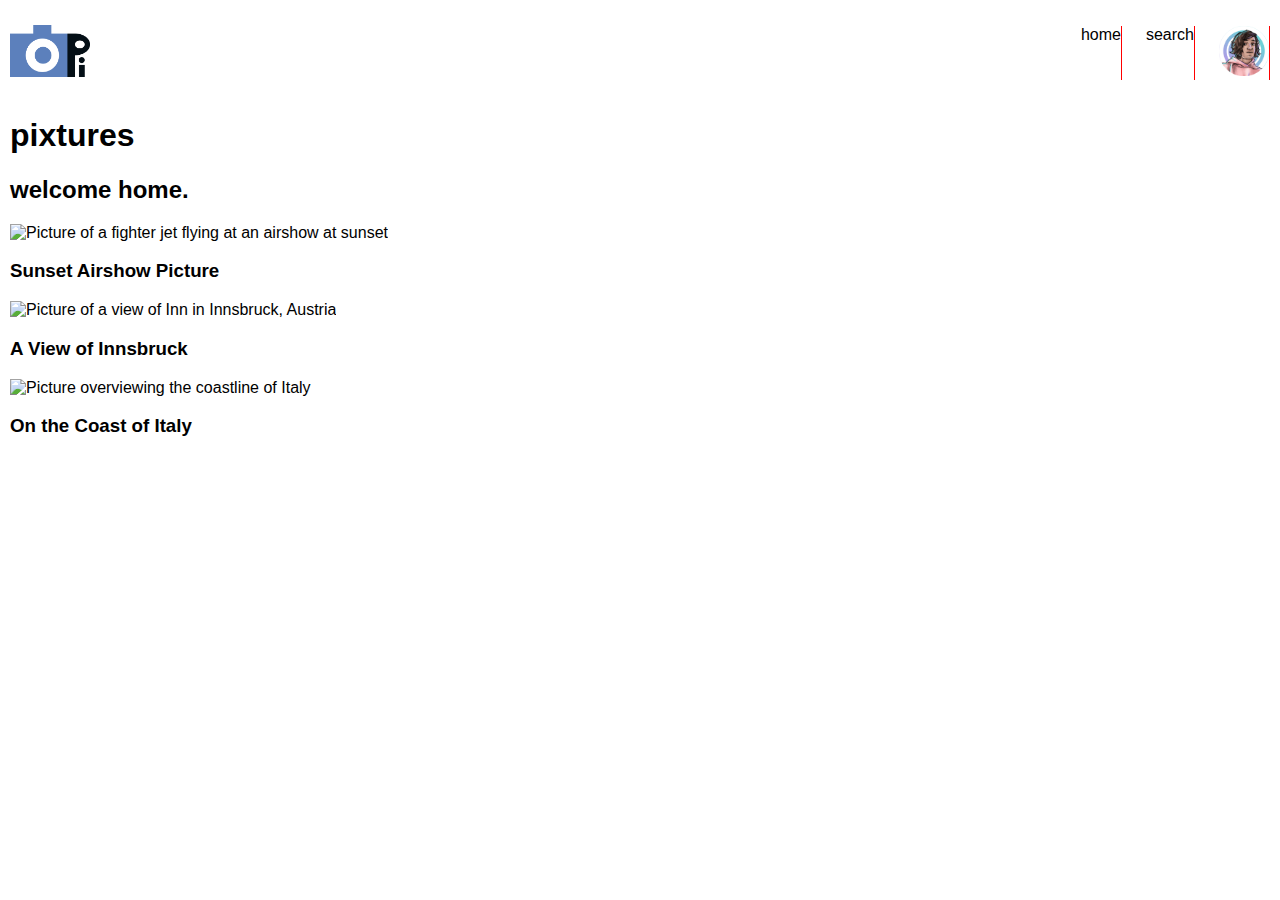
==== index.html @ 325d3a08 "Initial style added, images put into repo" ====
<!DOCTYPE html>
<html lang="en">
<head>
    <meta charset="UTF-8">
    <meta name="viewport" content="width=device-width, initial-scale=1.0">
    <title>Pixtures</title>
    <link rel="stylesheet" href="style.css">
</head>
<body>
    <header>
        <a href="index.html"><img src="images/pixtures_light_logo.png" alt="Pixtures logo in light mode" class="header_img" id="main_logo"></a>
        <nav>
            <ul>
                <li>home</li>
                <li>search</li>
                <li><img src="images/brendan_portrait_circular_pixtures.png" alt="" class="header_img"></li>
            </ul>
        </nav>
    </header>
    <section>
        <h1>pixtures</h1>
        <h2>welcome home.</h2>
    </section>
    <section>
        <img src="images/IMG_6849.jpg" alt="Picture of a fighter jet flying at an airshow at sunset" class="home_screen_post_img">
        <h3>Sunset Airshow Picture</h3>
    </section>
    <section>
        <img src="images/IMG_6666.jpg" alt="Picture of a view of Inn in Innsbruck, Austria" class="home_screen_post_img">
        <h3>A View of Innsbruck</h3>
    </section>
    <section>
        <img src="images/IMG_6189.jpg" alt="Picture overviewing the coastline of Italy" class="home_screen_post_img">
        <h3>On the Coast of Italy</h3>
    </section>
</body>
</html>
---- style.css ----
body {
    font-family: Helvetica, sans-serif;
    margin: 10px;
}

header {
    display: flex;
    justify-content: space-between;
    align-items: center;
}

nav ul {
    display: flex;
    gap: 1.5rem;
    justify-content: center;
    text-align: center;
}

nav ul li {
    list-style-type: none;
    border-right: 1px solid red;
    text-align: center;
    flex: 1;
}

.header_img {
    width: 50px;
}

#main_logo {
    width: 80px;
}
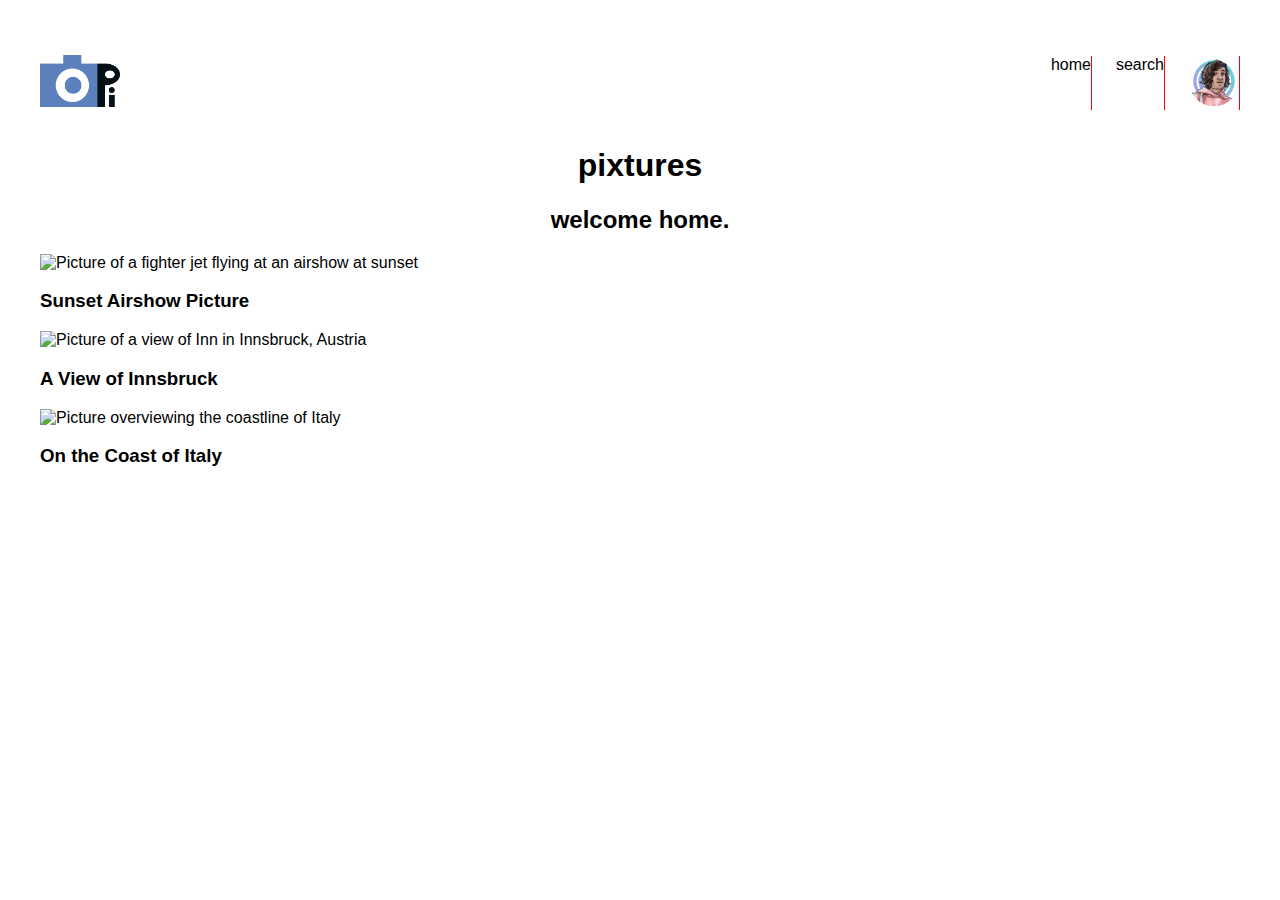
==== commit 67ffc485: "More style, image style, working on header" ====
--- a/index.html
+++ b/index.html
@@ -21,15 +21,15 @@
         <h1>pixtures</h1>
         <h2>welcome home.</h2>
     </section>
-    <section>
+    <section class="home_post">
         <img src="images/IMG_6849.jpg" alt="Picture of a fighter jet flying at an airshow at sunset" class="home_screen_post_img">
         <h3>Sunset Airshow Picture</h3>
     </section>
-    <section>
+    <section class="home_post">
         <img src="images/IMG_6666.jpg" alt="Picture of a view of Inn in Innsbruck, Austria" class="home_screen_post_img">
         <h3>A View of Innsbruck</h3>
     </section>
-    <section>
+    <section class="home_post">
         <img src="images/IMG_6189.jpg" alt="Picture overviewing the coastline of Italy" class="home_screen_post_img">
         <h3>On the Coast of Italy</h3>
     </section>
--- a/style.css
+++ b/style.css
@@ -1,6 +1,7 @@
 body {
     font-family: Helvetica, sans-serif;
-    margin: 10px;
+    margin: 20px;
+    padding: 20px;
 }
 
 header {
@@ -19,6 +20,7 @@
 nav ul li {
     list-style-type: none;
     border-right: 1px solid red;
+    justify-content: center;
     text-align: center;
     flex: 1;
 }
@@ -29,4 +31,19 @@
 
 #main_logo {
     width: 80px;
+}
+
+h1 {
+    text-align: center;
+}
+
+h2 {
+    text-align: center;
+}
+
+.home_screen_post_img {
+    display: block;
+    margin: auto;
+    max-width: 100%;
+    max-height: 100%;
 }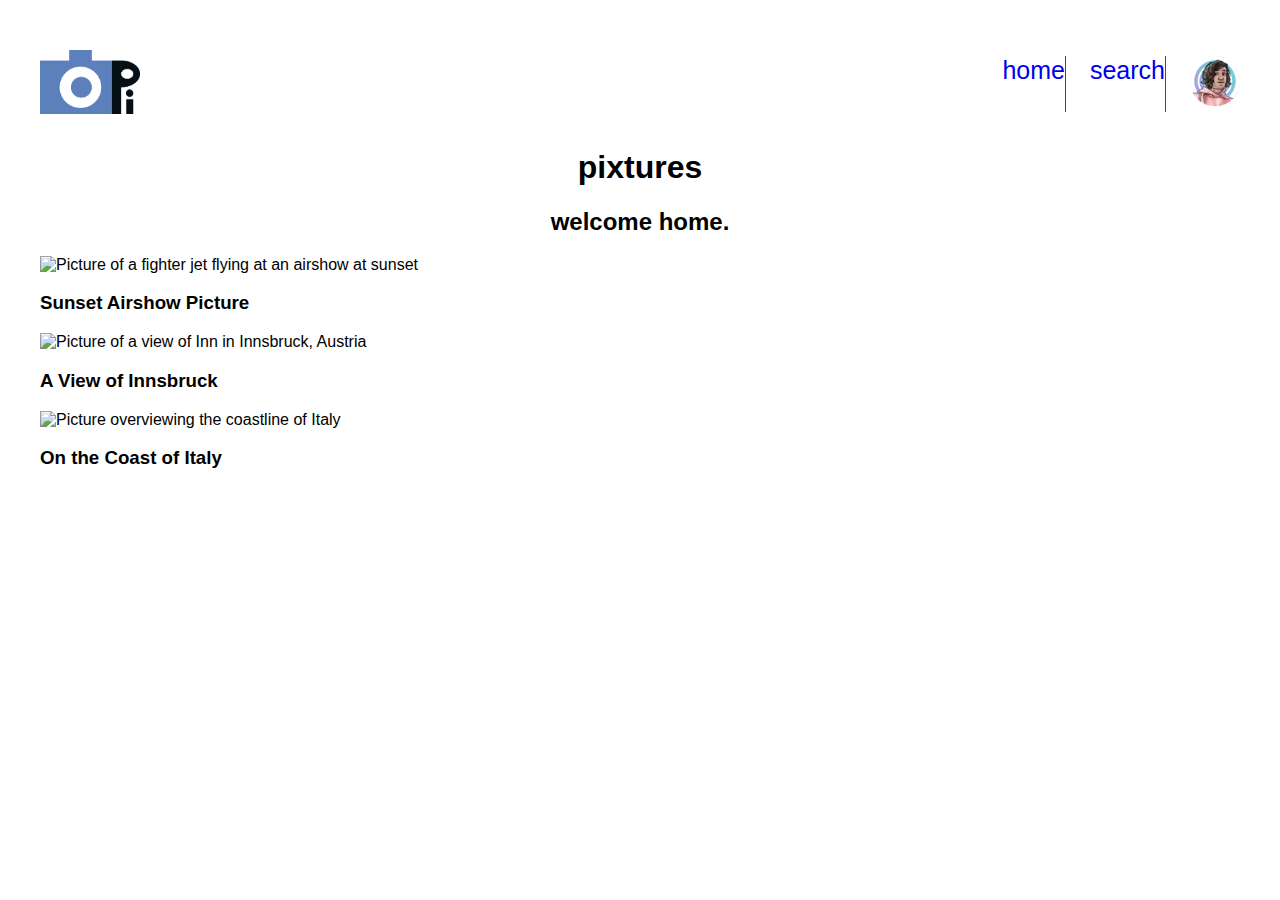
==== commit ade7f524: "added navbar to all pages, added some header css" ====
--- a/index.html
+++ b/index.html
@@ -10,10 +10,10 @@
     <header>
         <a href="index.html"><img src="images/pixtures_light_logo.png" alt="Pixtures logo in light mode" class="header_img" id="main_logo"></a>
         <nav>
-            <ul>
-                <li>home</li>
-                <li>search</li>
-                <li><img src="images/brendan_portrait_circular_pixtures.png" alt="" class="header_img"></li>
+            <ul class="navbar">
+                <li class="navbaritem"><a href="/index.html">home</a></li>
+                <li class="navbaritem"><a href="/search.html">search</a></li>
+                <li id="pfp" class="navbaritem"><a href="/userprofile.html"><img src="images/brendan_portrait_circular_pixtures.png" alt="" class="header_img"></a></li>
             </ul>
         </nav>
     </header>
--- a/style.css
+++ b/style.css
@@ -23,6 +23,11 @@
     justify-content: center;
     text-align: center;
     flex: 1;
+    font-size: 25px;
+}
+
+nav ul li a {
+    text-decoration: none;
 }
 
 .header_img {
@@ -30,7 +35,11 @@
 }
 
 #main_logo {
-    width: 80px;
+    width: 100px;
+}
+
+#pfp {
+    border-right: none;
 }
 
 h1 {
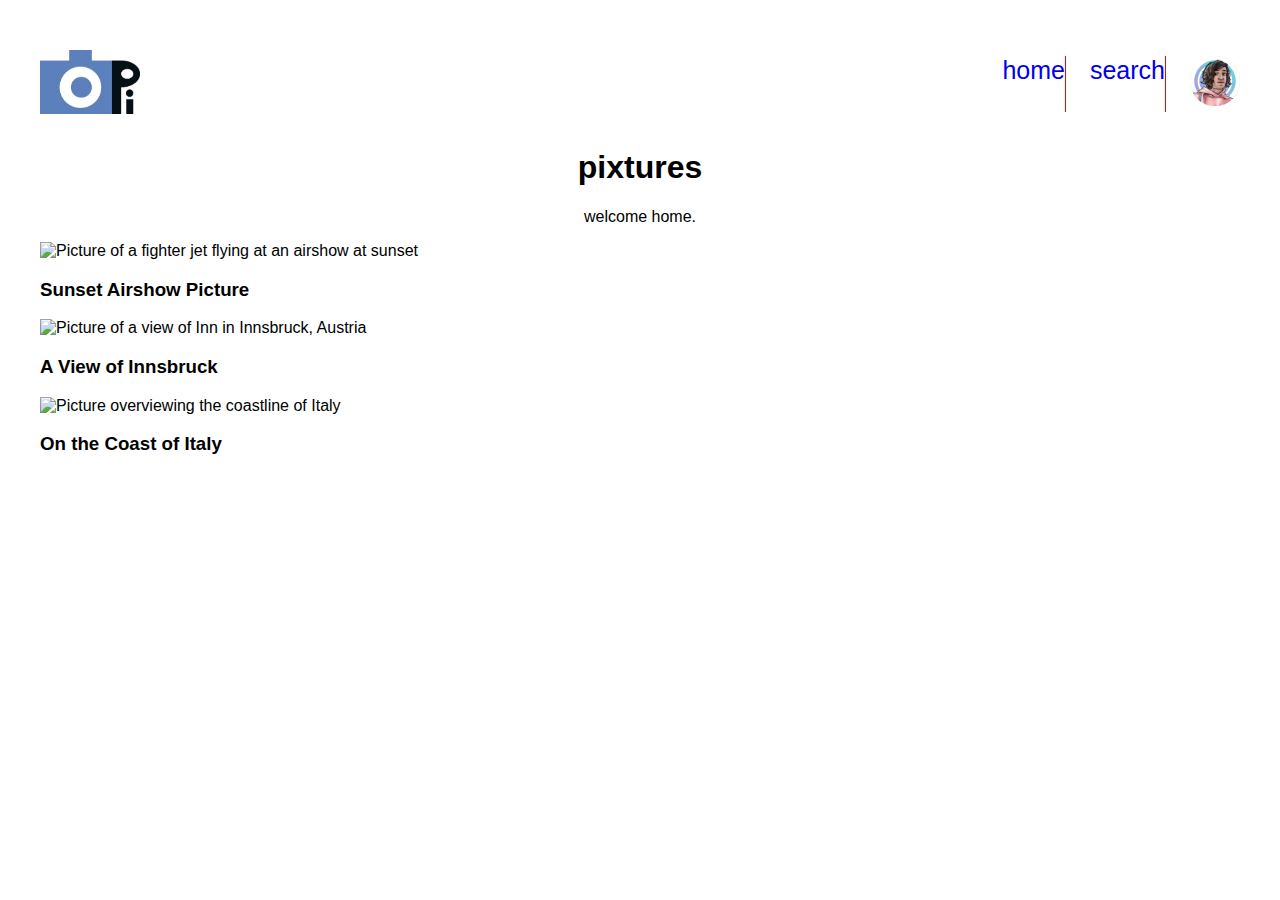
==== commit 9068db4a: "changed welcome home" ====
--- a/index.html
+++ b/index.html
@@ -19,7 +19,7 @@
     </header>
     <section>
         <h1>pixtures</h1>
-        <h2>welcome home.</h2>
+        <p id="welcome_home">welcome home.</p>
     </section>
     <section class="home_post">
         <img src="images/IMG_6849.jpg" alt="Picture of a fighter jet flying at an airshow at sunset" class="home_screen_post_img">
--- a/style.css
+++ b/style.css
@@ -46,7 +46,7 @@
     text-align: center;
 }
 
-h2 {
+#welcome_home {
     text-align: center;
 }
 
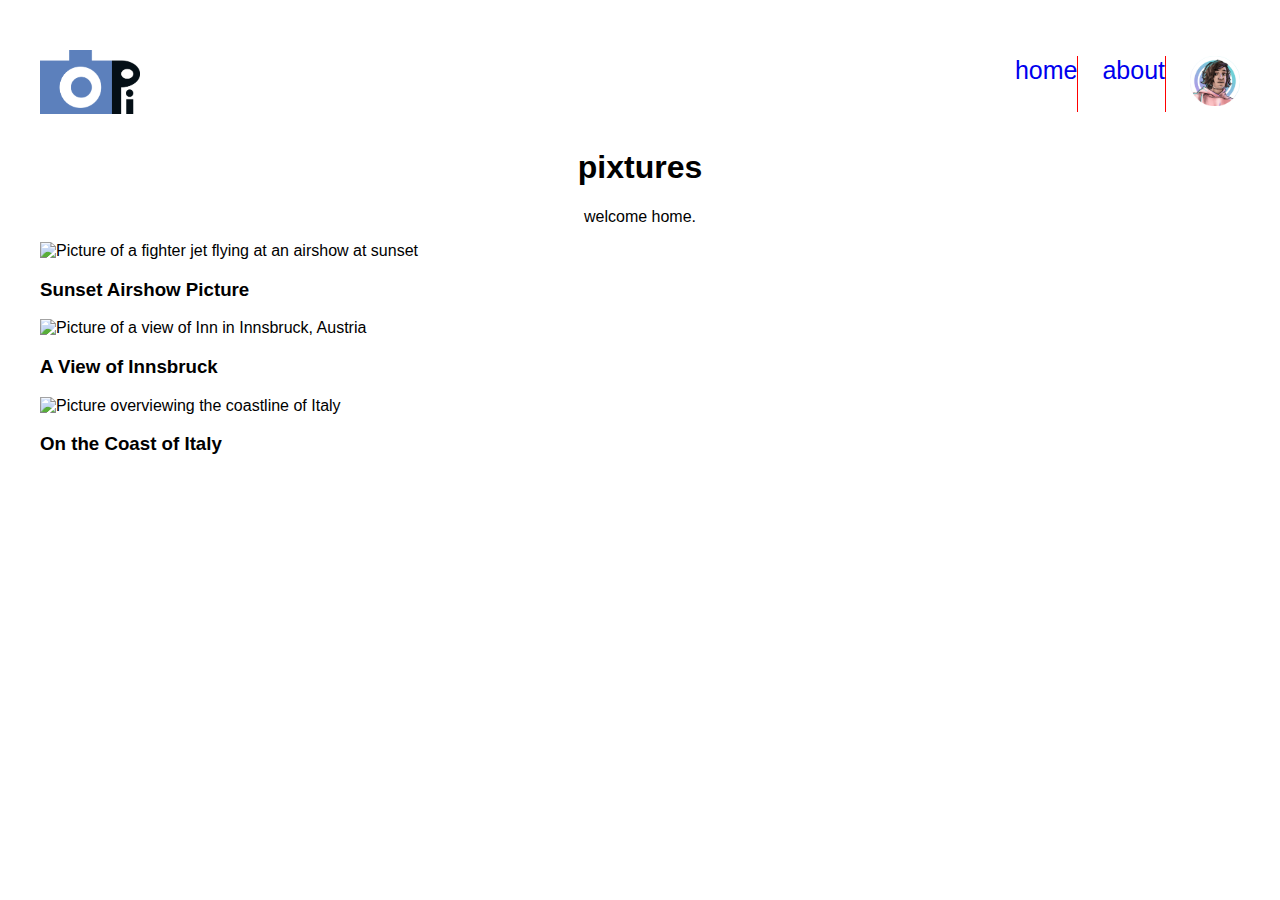
==== commit 81176fb3: "i honestly don't know what i did tbh" ====
--- a/index.html
+++ b/index.html
@@ -12,7 +12,7 @@
         <nav>
             <ul class="navbar">
                 <li class="navbaritem"><a href="/index.html">home</a></li>
-                <li class="navbaritem"><a href="/search.html">search</a></li>
+                <li class="navbaritem"><a href="/about.html">about</a></li>
                 <li id="pfp" class="navbaritem"><a href="/userprofile.html"><img src="images/brendan_portrait_circular_pixtures.png" alt="" class="header_img"></a></li>
             </ul>
         </nav>
--- a/style.css
+++ b/style.css
@@ -14,15 +14,13 @@
     display: flex;
     gap: 1.5rem;
     justify-content: center;
-    text-align: center;
 }
 
 nav ul li {
+    justify-content: center;
+    text-align: center;
     list-style-type: none;
     border-right: 1px solid red;
-    justify-content: center;
-    text-align: center;
-    flex: 1;
     font-size: 25px;
 }
 
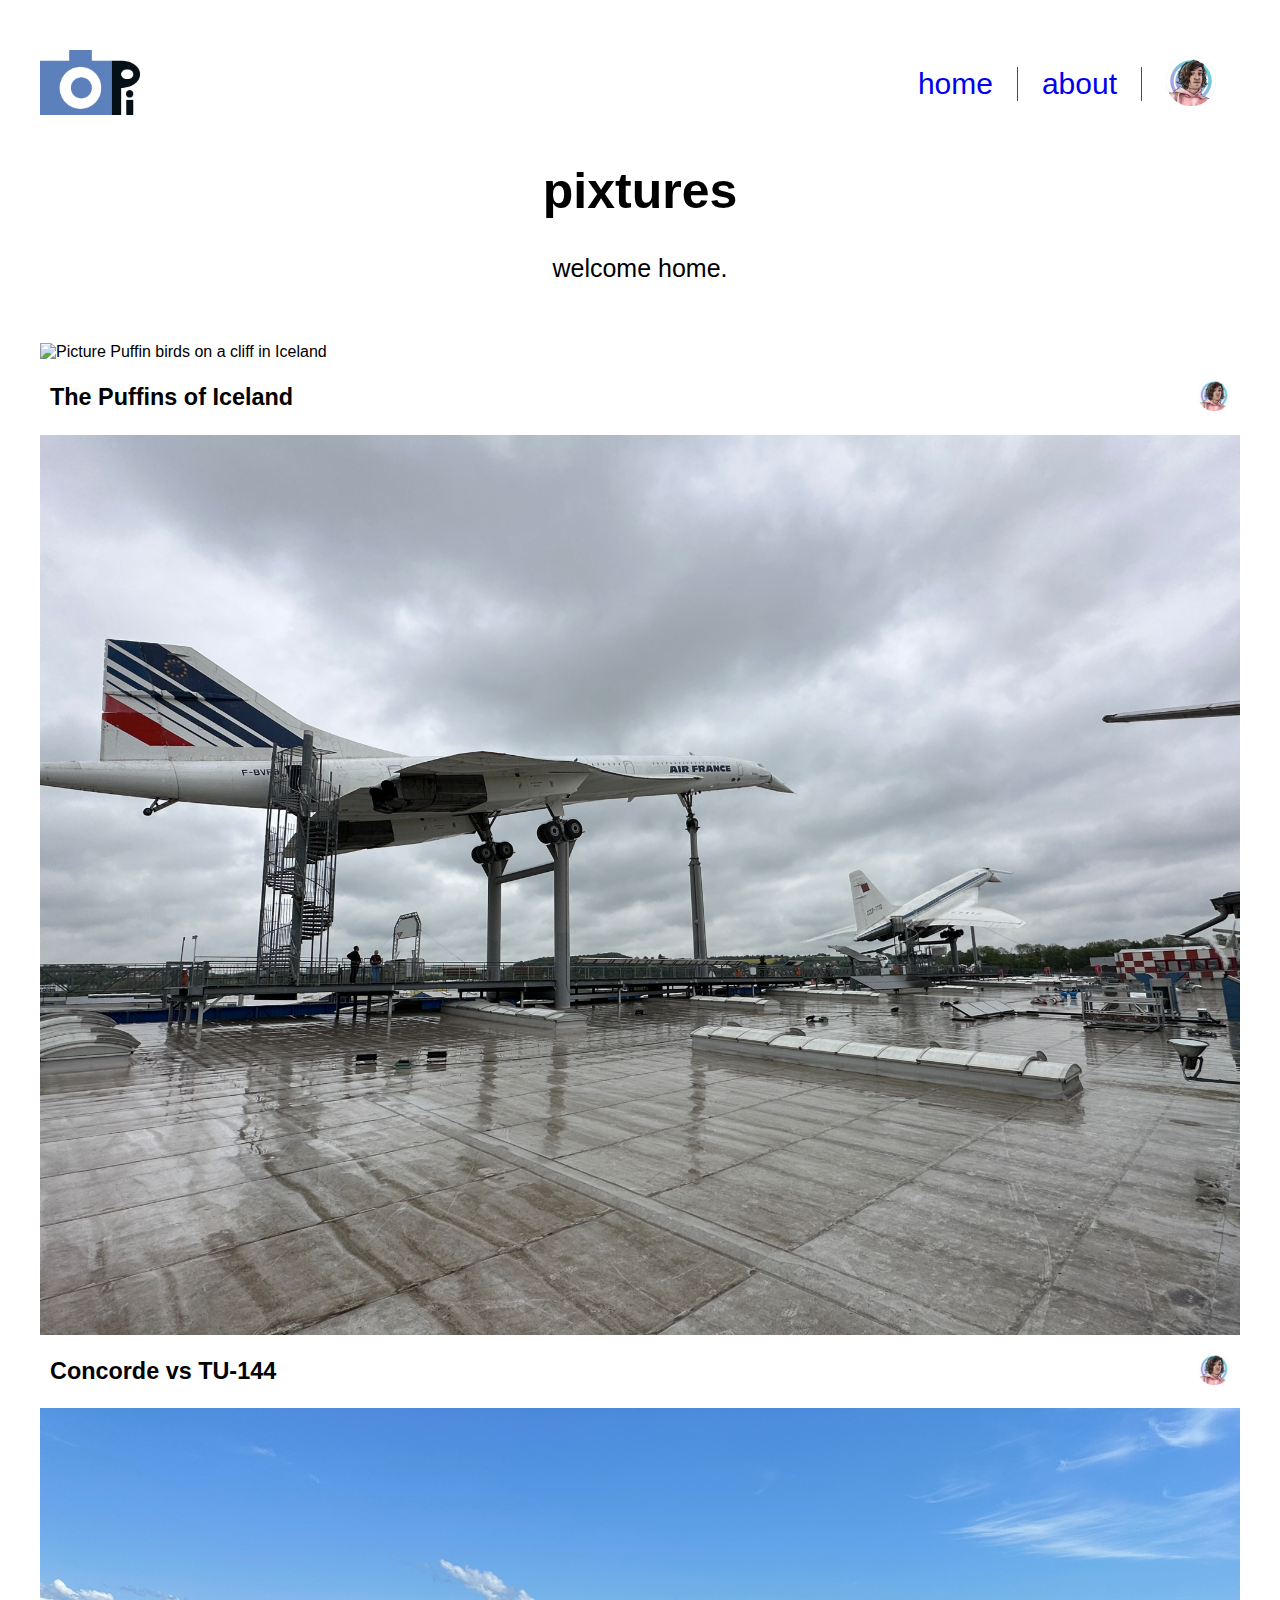
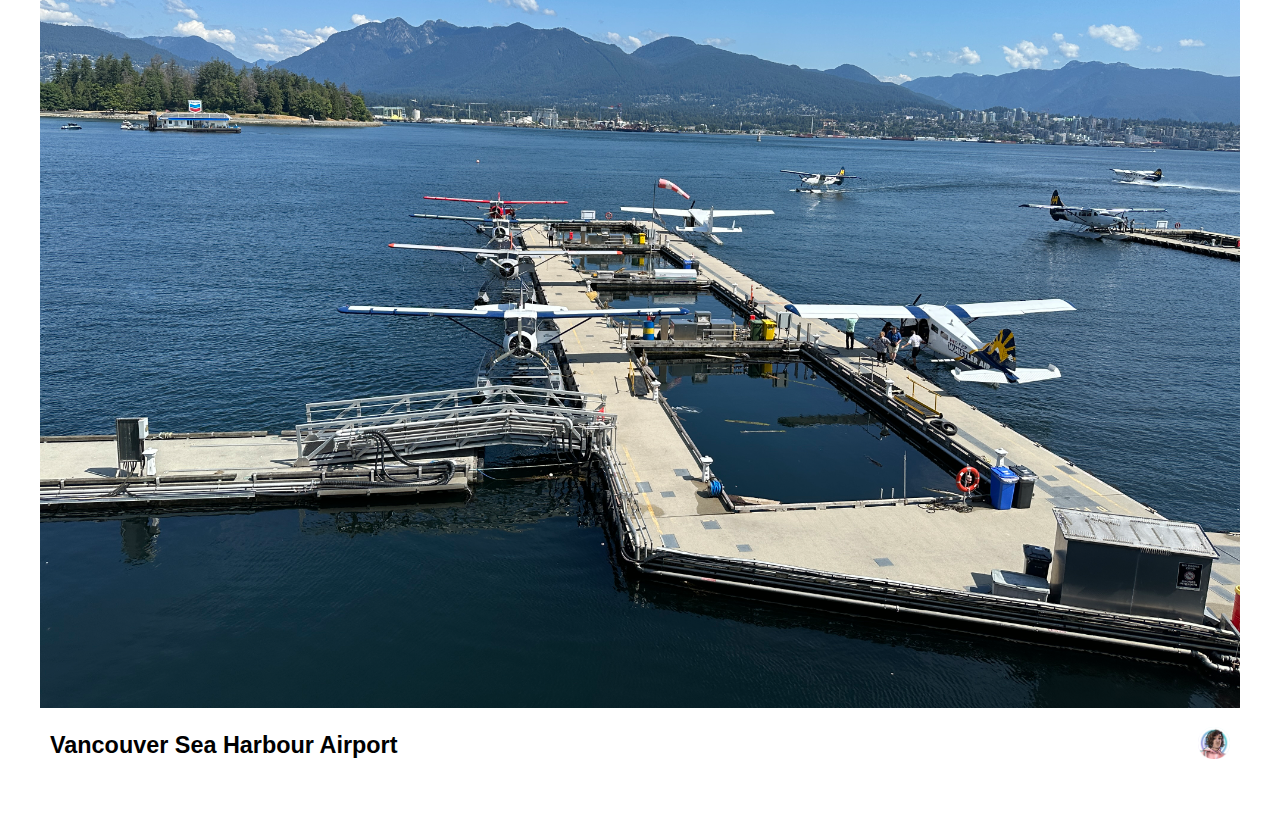
==== commit 746e425b: "Revised posts and started post design" ====
--- a/index.html
+++ b/index.html
@@ -17,21 +17,30 @@
             </ul>
         </nav>
     </header>
-    <section>
+    <section class="home_text">
         <h1>pixtures</h1>
         <p id="welcome_home">welcome home.</p>
     </section>
     <section class="home_post">
-        <img src="images/IMG_6849.jpg" alt="Picture of a fighter jet flying at an airshow at sunset" class="home_screen_post_img">
-        <h3>Sunset Airshow Picture</h3>
+        <img src="images/IMG_0556.JPG" alt="Picture Puffin birds on a cliff in Iceland" class="home_screen_post_img">
+        <div class="below_post">
+            <h3>The Puffins of Iceland</h3>
+            <a href="/userprofile.html"><img src="images/brendan_portrait_circular_pixtures.png" alt="" class="post_pfp"></a>
+        </div>
     </section>
     <section class="home_post">
-        <img src="images/IMG_6666.jpg" alt="Picture of a view of Inn in Innsbruck, Austria" class="home_screen_post_img">
-        <h3>A View of Innsbruck</h3>
+        <img src="images/IMG_7374.JPG" alt="Picture two airplanes in Germany" class="home_screen_post_img">
+        <div class="below_post">
+            <h3>Concorde vs TU-144</h3>
+            <a href="/userprofile.html"><img src="images/brendan_portrait_circular_pixtures.png" alt="" class="post_pfp"></a>
+        </div>
     </section>
     <section class="home_post">
-        <img src="images/IMG_6189.jpg" alt="Picture overviewing the coastline of Italy" class="home_screen_post_img">
-        <h3>On the Coast of Italy</h3>
+        <img src="images/IMG_8121.JPG" alt="Picture airplanes in Vancouver" class="home_screen_post_img">
+        <div class="below_post">
+            <h3>Vancouver Sea Harbour Airport</h3>
+            <a href="/userprofile.html"><img src="images/brendan_portrait_circular_pixtures.png" alt="" class="post_pfp"></a>
+        </div>
     </section>
 </body>
 </html>--- a/style.css
+++ b/style.css
@@ -12,16 +12,15 @@
 
 nav ul {
     display: flex;
-    gap: 1.5rem;
     justify-content: center;
+    align-items: center;
 }
 
 nav ul li {
-    justify-content: center;
-    text-align: center;
+    padding: 0 1.5rem;
     list-style-type: none;
     border-right: 1px solid red;
-    font-size: 25px;
+    font-size: 30px;
 }
 
 nav ul li a {
@@ -42,10 +41,28 @@
 
 h1 {
     text-align: center;
+    font-size: 50px;
 }
 
 #welcome_home {
     text-align: center;
+    font-size: 25px;
+}
+
+.home_text {
+    margin-bottom: 60px;
+}
+
+.below_post {
+    display: flex;
+    justify-content: space-between;
+    align-items: center;
+    padding: 0 10px;
+    font-size: 20px;
+}
+
+.post_pfp {
+    width: 32px;
 }
 
 .home_screen_post_img {
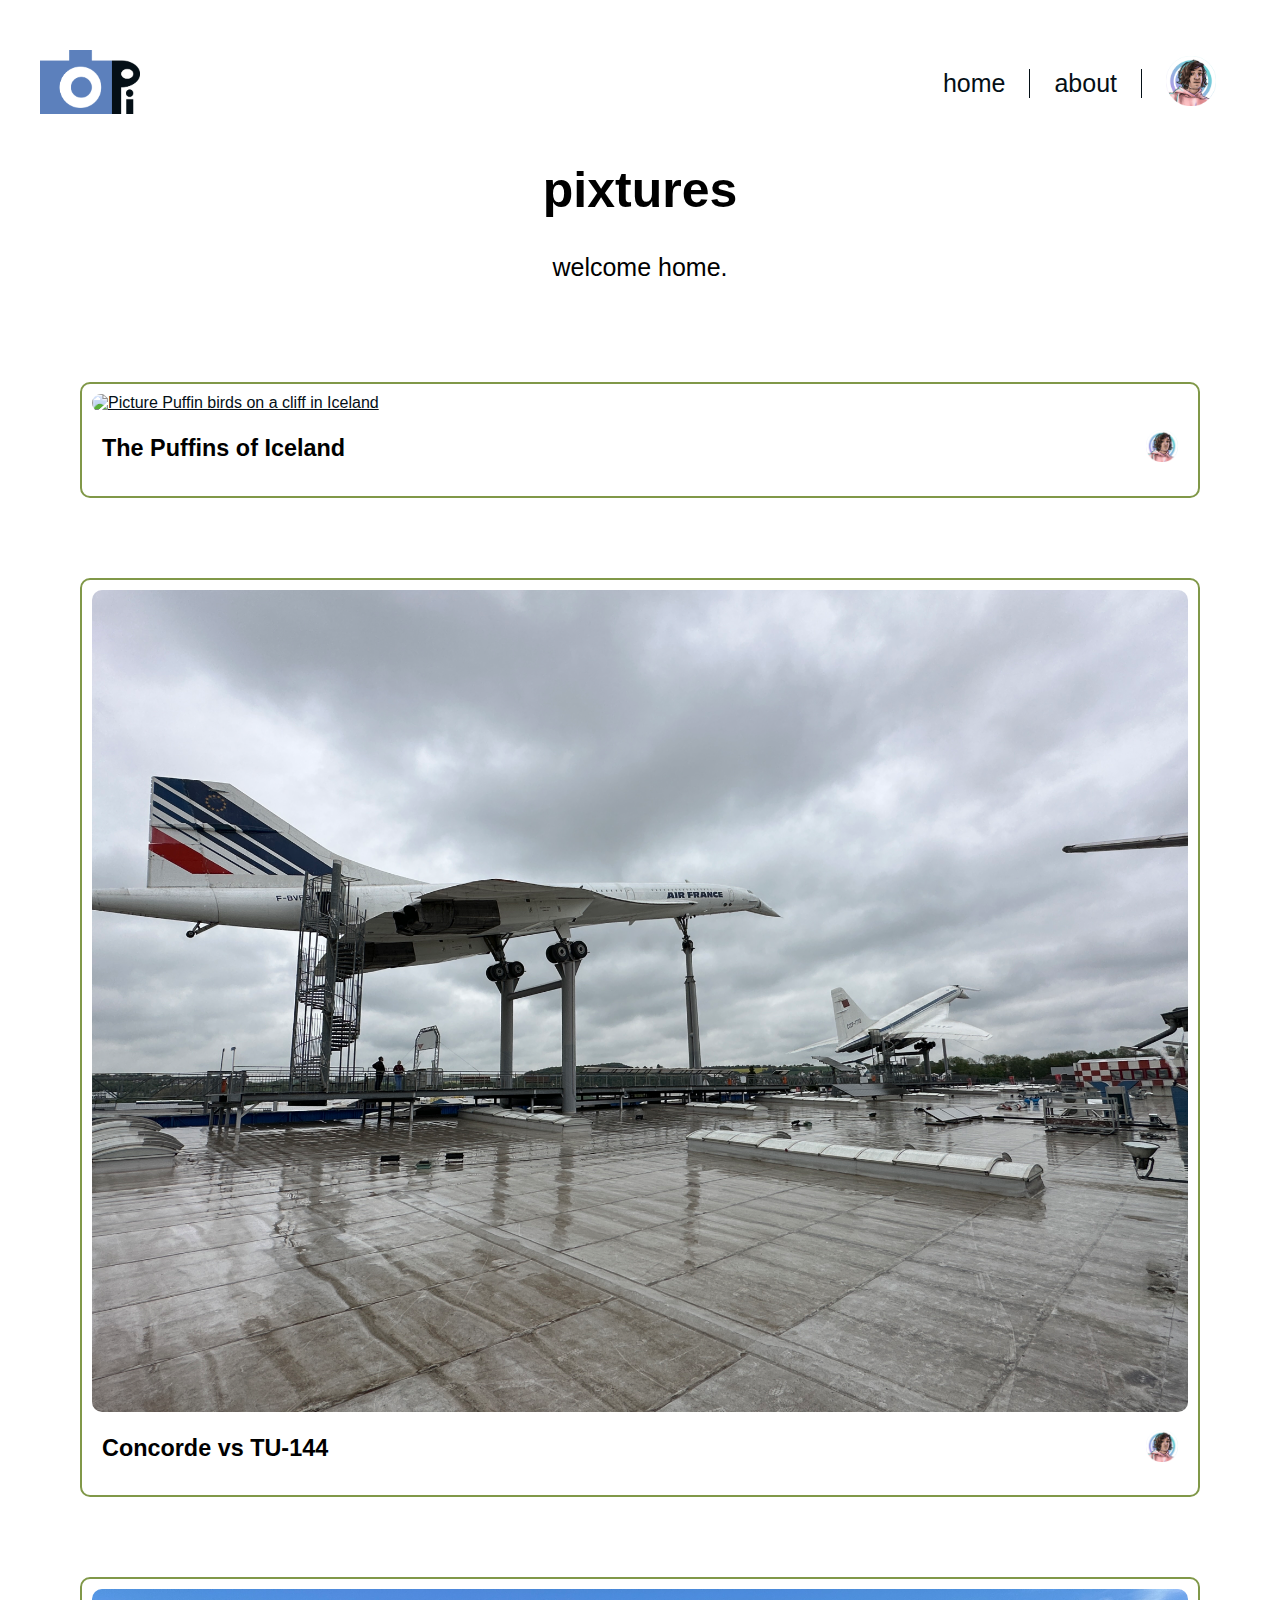
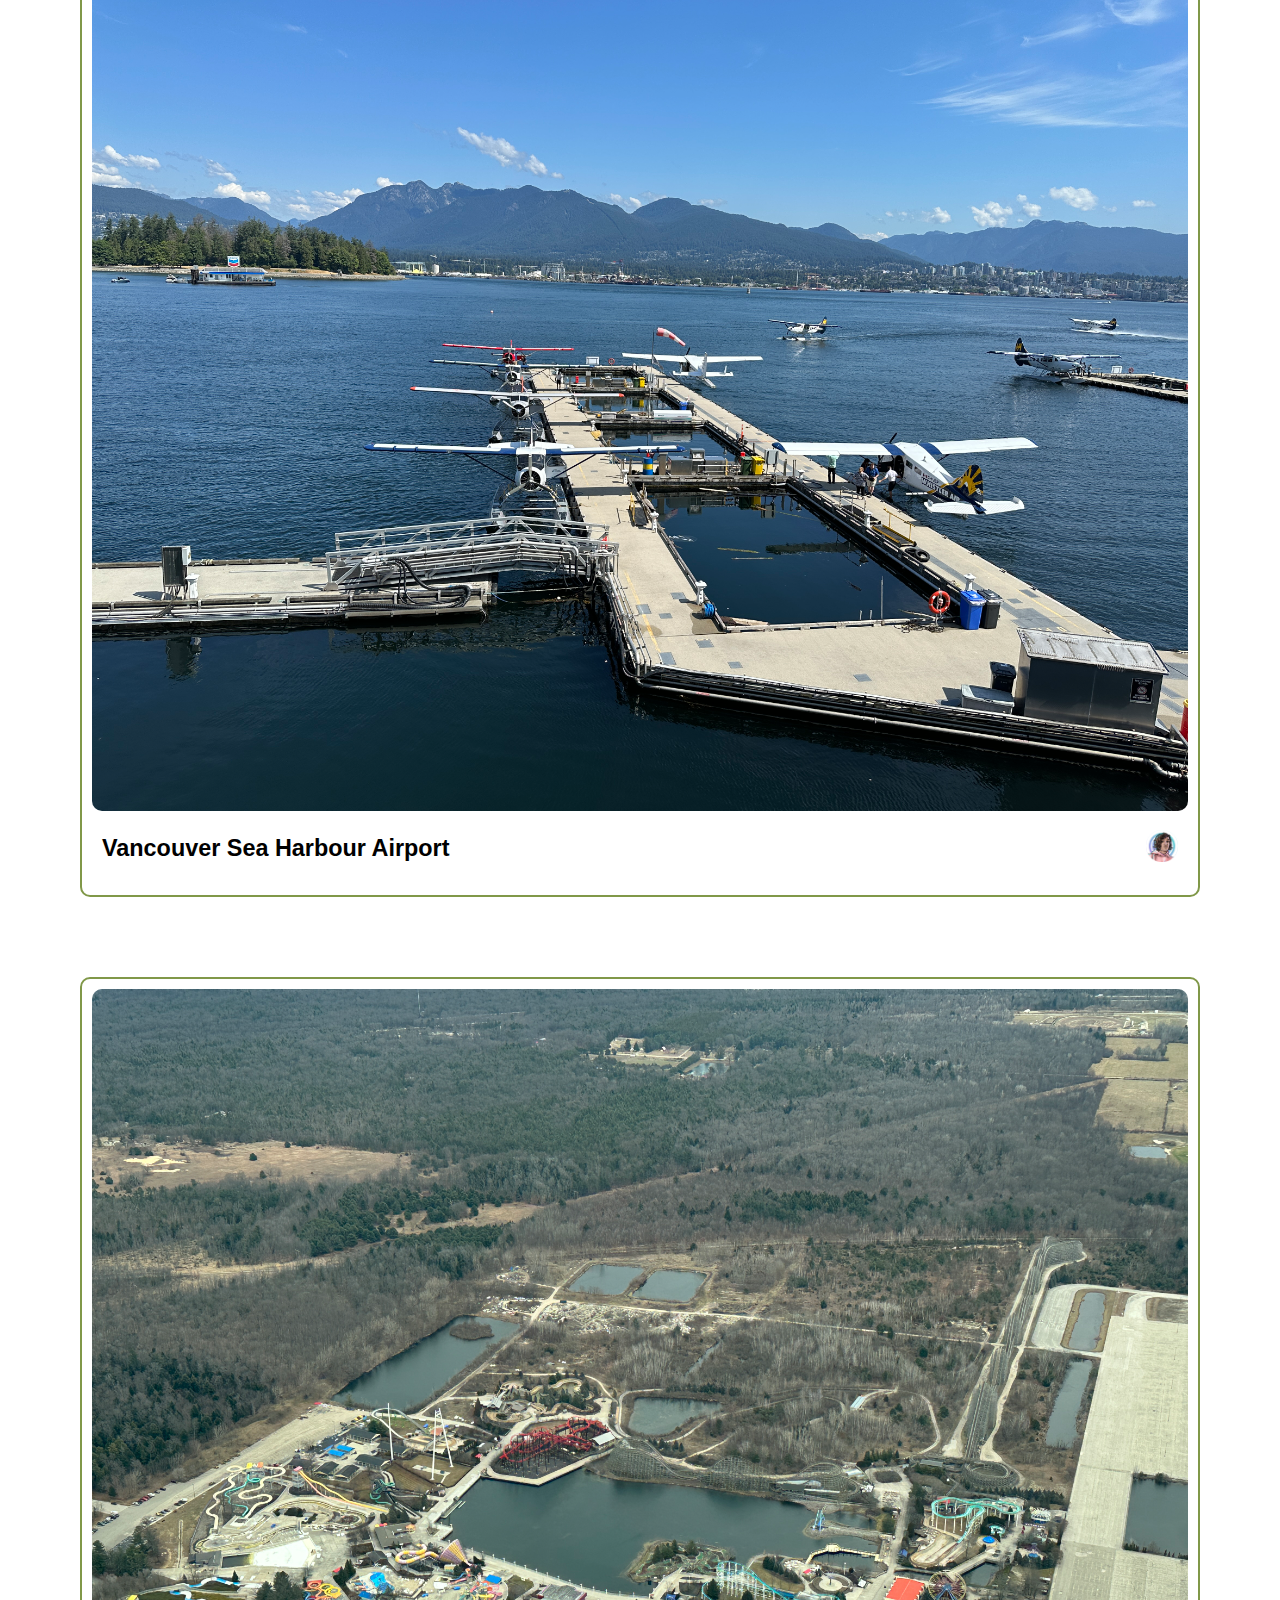
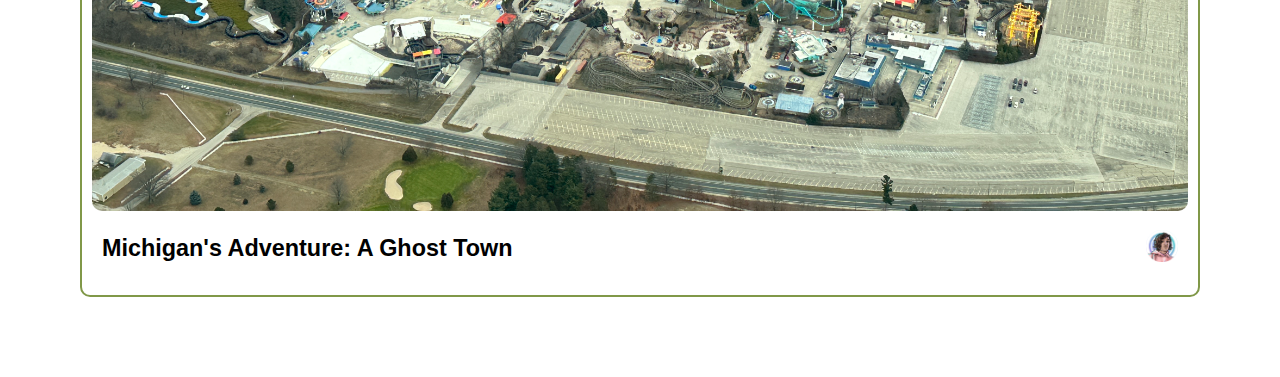
==== commit df5d747f: "adjusted pages for names of images and adjusted home screen stuff" ====
--- a/index.html
+++ b/index.html
@@ -21,26 +21,35 @@
         <h1>pixtures</h1>
         <p id="welcome_home">welcome home.</p>
     </section>
-    <section class="home_post">
-        <img src="images/IMG_0556.JPG" alt="Picture Puffin birds on a cliff in Iceland" class="home_screen_post_img">
-        <div class="below_post">
-            <h3>The Puffins of Iceland</h3>
-            <a href="/userprofile.html"><img src="images/brendan_portrait_circular_pixtures.png" alt="" class="post_pfp"></a>
-        </div>
-    </section>
-    <section class="home_post">
-        <img src="images/IMG_7374.JPG" alt="Picture two airplanes in Germany" class="home_screen_post_img">
-        <div class="below_post">
-            <h3>Concorde vs TU-144</h3>
-            <a href="/userprofile.html"><img src="images/brendan_portrait_circular_pixtures.png" alt="" class="post_pfp"></a>
-        </div>
-    </section>
-    <section class="home_post">
-        <img src="images/IMG_8121.JPG" alt="Picture airplanes in Vancouver" class="home_screen_post_img">
-        <div class="below_post">
-            <h3>Vancouver Sea Harbour Airport</h3>
-            <a href="/userprofile.html"><img src="images/brendan_portrait_circular_pixtures.png" alt="" class="post_pfp"></a>
-        </div>
-    </section>
+    <div class="home_posts">
+        <section class="home_post">
+            <a href="/the_puffins_of_iceland.html"><img src="images/IMG_0556.JPG" alt="Picture Puffin birds on a cliff in Iceland" class="home_screen_post_img"></a>
+            <div class="below_post">
+                <h3>The Puffins of Iceland</h3>
+                <a href="/userprofile.html"><img src="images/brendan_portrait_circular_pixtures.png" alt="" class="post_pfp"></a>
+            </div>
+        </section>
+        <section class="home_post">
+            <a href="/concorde_vs_tu_144.html"><img src="images/IMG_7374.JPG" alt="Picture two airplanes in Germany" class="home_screen_post_img"></a>
+            <div class="below_post">
+                <h3>Concorde vs TU-144</h3>
+                <a href="/userprofile.html"><img src="images/brendan_portrait_circular_pixtures.png" alt="" class="post_pfp"></a>
+            </div>
+        </section>
+        <section class="home_post">
+            <a href="/vancouver_sea_harbour_airport.html"><img src="images/IMG_8121.JPG" alt="Picture airplanes in Vancouver" class="home_screen_post_img"></a>
+            <div class="below_post">
+                <h3>Vancouver Sea Harbour Airport</h3>
+                <a href="/userprofile.html"><img src="images/brendan_portrait_circular_pixtures.png" alt="" class="post_pfp"></a>
+            </div>
+        </section>
+        <section class="home_post">
+            <a href=""><img src="images/IMG_8977.JPG" alt="Picture of Michigan's Adventure from above" class="home_screen_post_img"></a>
+            <div class="below_post">
+                <h3>Michigan's Adventure: A Ghost Town</h3>
+                <a href="/userprofile.html"><img src="images/brendan_portrait_circular_pixtures.png" alt="" class="post_pfp"></a>
+            </div>
+        </section>
+    </div>
 </body>
 </html>--- a/style.css
+++ b/style.css
@@ -19,8 +19,8 @@
 nav ul li {
     padding: 0 1.5rem;
     list-style-type: none;
-    border-right: 1px solid red;
-    font-size: 30px;
+    border-right: 1px solid #040f16;
+    font-size: 25px;
 }
 
 nav ul li a {
@@ -70,4 +70,39 @@
     margin: auto;
     max-width: 100%;
     max-height: 100%;
+    border-radius: 10px;
+}
+
+.home_post {
+    border: 2px solid #809848;
+    padding: 10px;
+    margin: 40px;
+    border-radius: 10px; 
+}
+
+@media screen and (min-width: 1486px){
+    .home_posts {
+        display: grid;
+        grid-template-columns: auto auto;
+    }
+}
+
+@media screen and (max-width: 1485px){
+    .home_posts {
+        display: flex;
+        flex-wrap: wrap;
+        flex-direction: column;
+    }
+}
+
+a:link {
+    color: #040f16;
+}
+
+a:active {
+    color: #5c80bc;
+}
+
+a:visited {
+    color: #040f16;
 }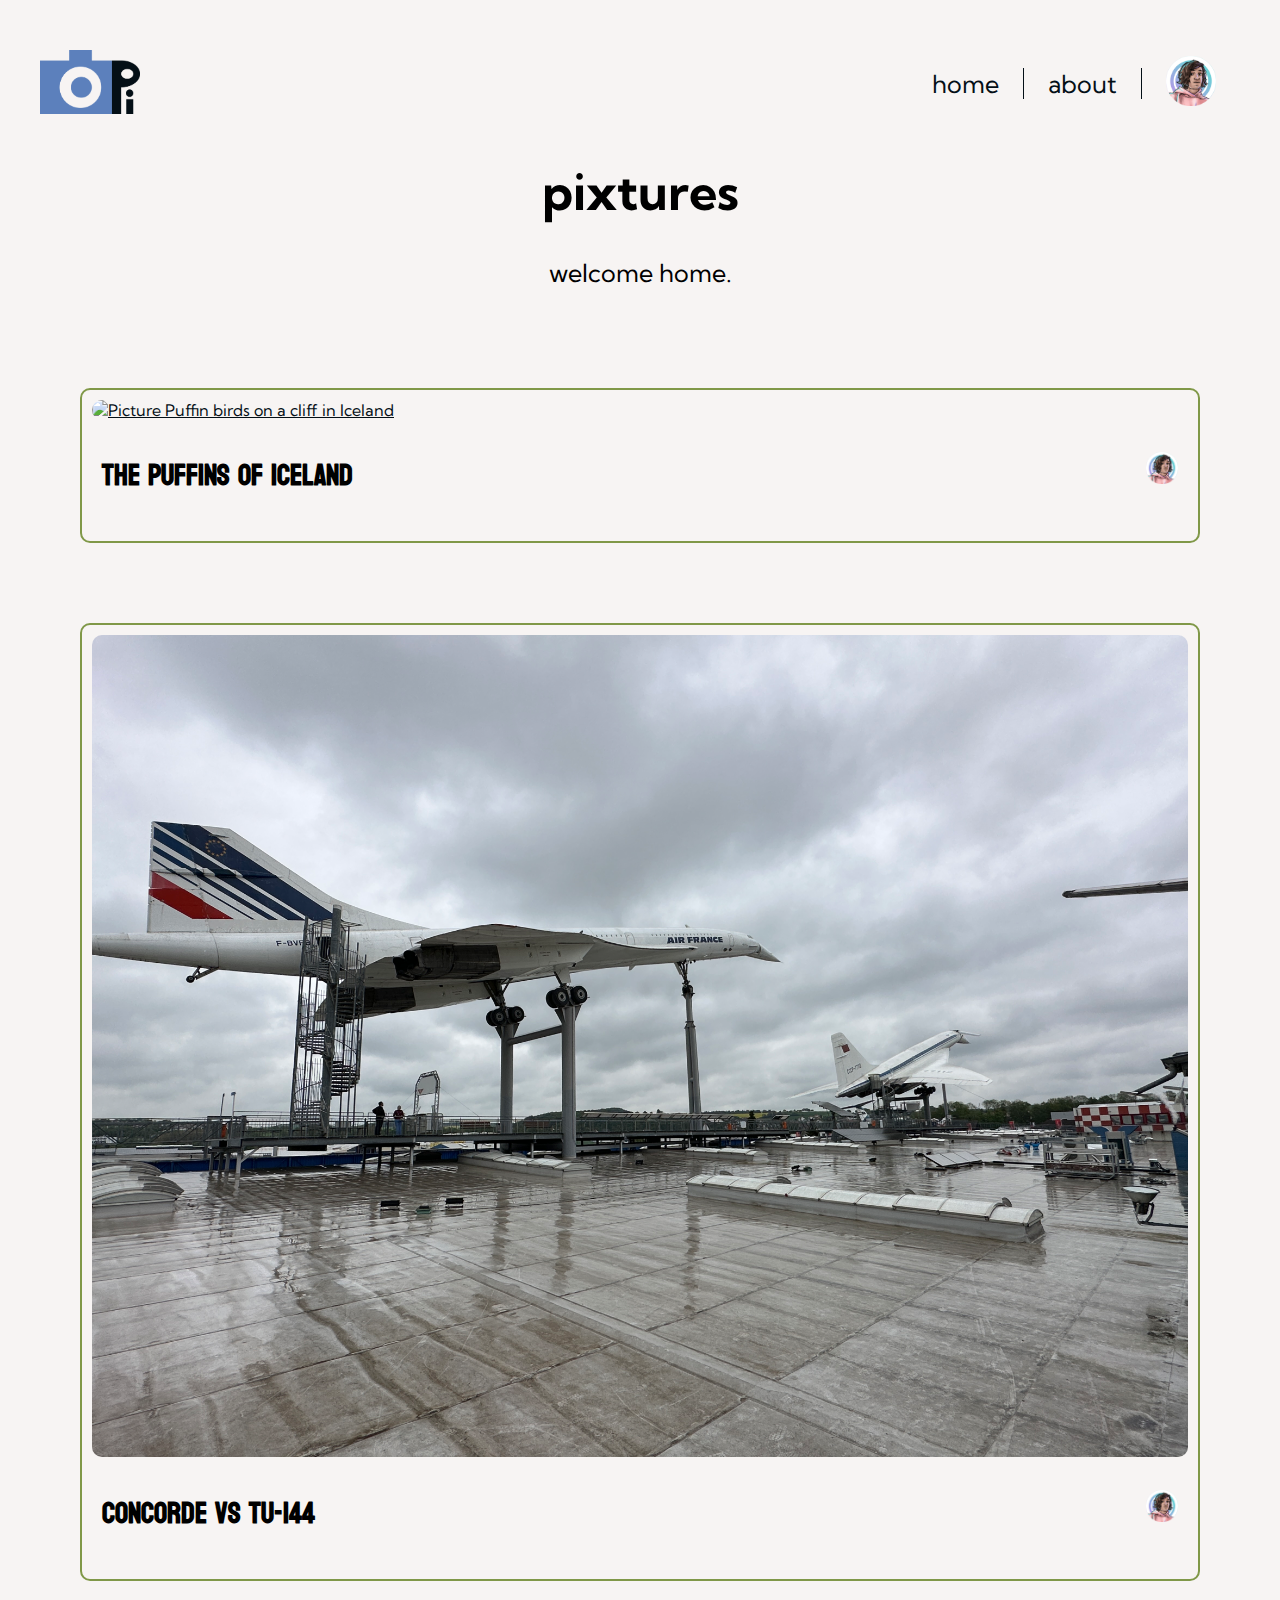
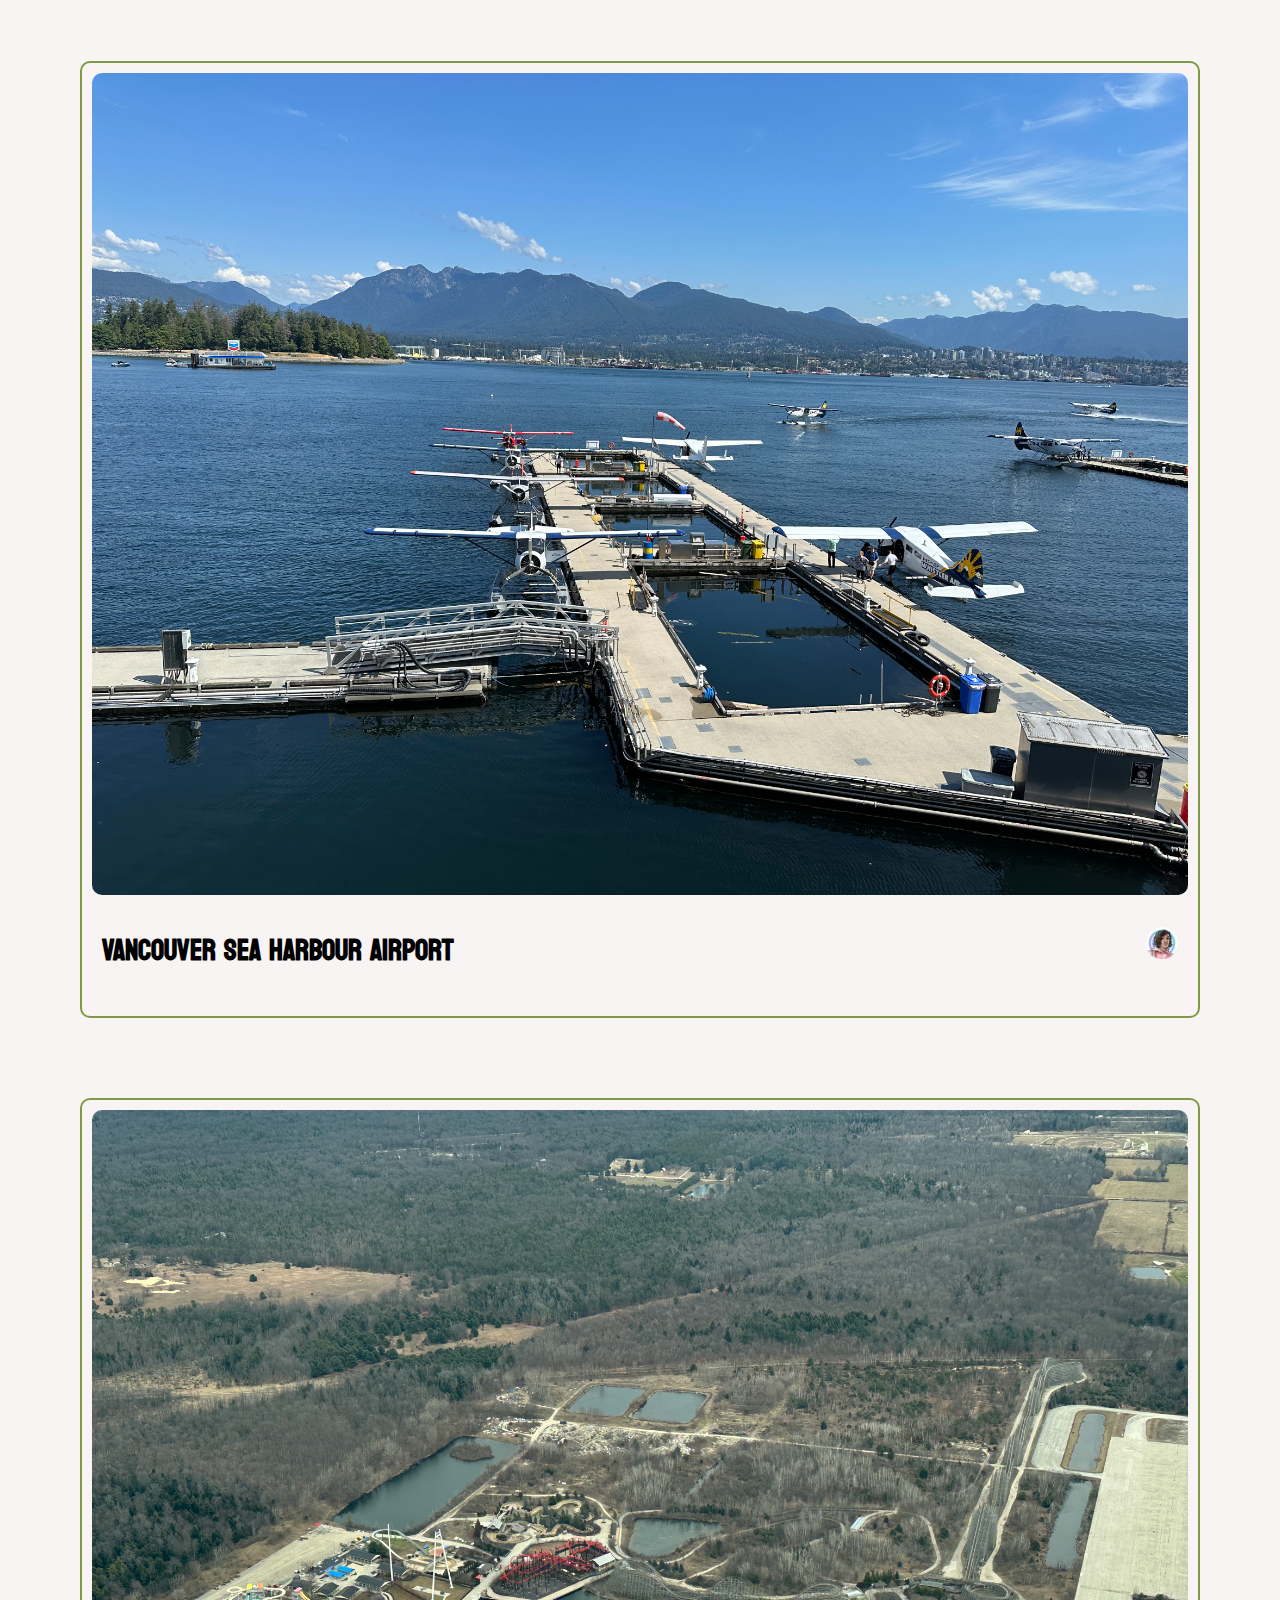
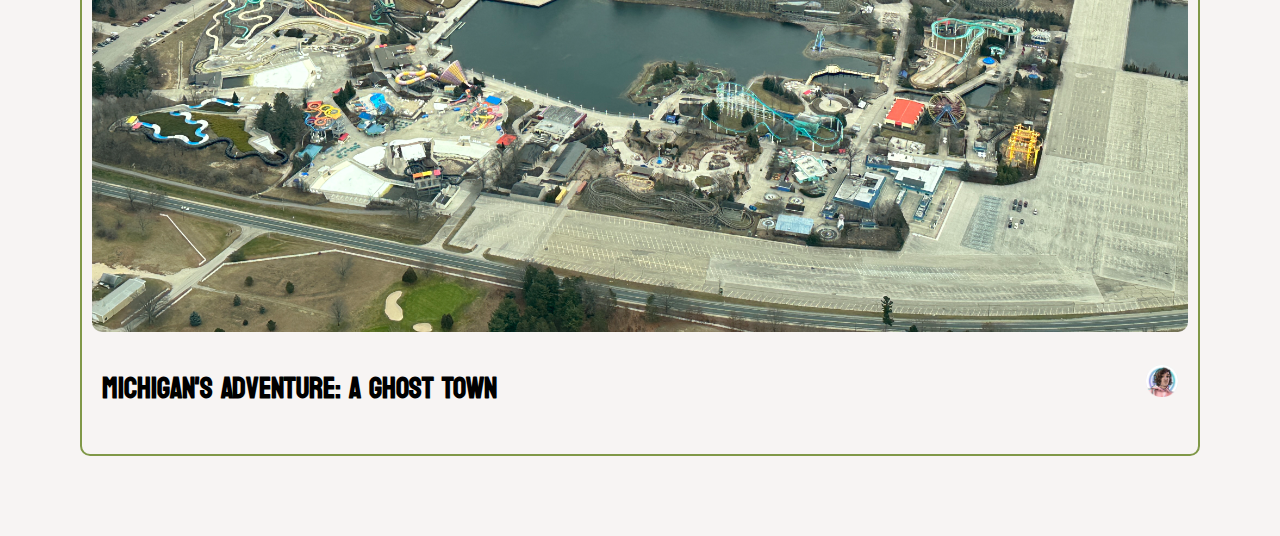
==== commit 90ea1331: "finished about, changed fonts" ====
--- a/index.html
+++ b/index.html
@@ -5,6 +5,10 @@
     <meta name="viewport" content="width=device-width, initial-scale=1.0">
     <title>Pixtures</title>
     <link rel="stylesheet" href="style.css">
+    <link rel="preconnect" href="https://fonts.googleapis.com">
+    <link rel="preconnect" href="https://fonts.gstatic.com" crossorigin>
+    <link href="https://fonts.googleapis.com/css2?family=Koulen&display=swap" rel="stylesheet">
+    <link href="https://fonts.googleapis.com/css2?family=Koulen&family=Kumbh+Sans:wght@100..900&display=swap" rel="stylesheet">
 </head>
 <body>
     <header>
--- a/style.css
+++ b/style.css
@@ -1,7 +1,9 @@
+/* Header, nav and global*/
 body {
-    font-family: Helvetica, sans-serif;
+    font-family: "Kumbh Sans", sans-serif;
     margin: 20px;
     padding: 20px;
+    background-color: #f7f4f3;
 }
 
 header {
@@ -39,6 +41,12 @@
     border-right: none;
 }
 
+.post_pfp {
+    width: 32px;
+}
+
+/*Home screen (index)*/
+
 h1 {
     text-align: center;
     font-size: 50px;
@@ -58,11 +66,8 @@
     justify-content: space-between;
     align-items: center;
     padding: 0 10px;
-    font-size: 20px;
-}
-
-.post_pfp {
-    width: 32px;
+    font-size: 25px;
+    font-family: "Koulen", sans-serif;
 }
 
 .home_screen_post_img {
@@ -80,20 +85,185 @@
     border-radius: 10px; 
 }
 
-@media screen and (min-width: 1486px){
+/*Focus Post*/
+
+.focus_post {
+    padding-top: 40px;
+}
+
+.image_and_back {
+    display: flex;
+    padding-right: 23px;
+}
+
+.back_button {
+    width: 50px;
+    padding-right: 10px;
+}
+
+.post_image {
+    display: block;
+    margin: auto;
+    max-width: 100%;
+    max-height: 100%;
+    border-radius: 10px;
+}
+
+.back_link {
+    text-decoration: none;
+}
+
+.back_text {
+    padding-left: 4px;
+}
+
+.below_focus_post {
+    display: flex;
+    justify-content: space-between;
+    align-items: center;
+    position: -webkit-sticky;
+    position: sticky;
+    bottom: 0; 
+    background-color: #f7f4f3; 
+}
+
+.rate_and_pfp {
+    display: flex;
+    align-items: center;
+}
+
+.post_title {
+    padding-left: 60px;
+    font-size: 40px;
+    font-family: "Koulen", sans-serif;
+}
+
+.rate_and_pfp {
+    padding-right: 20px;
+}
+
+.post_pfp_post_page {
+    width: 40px;
+    padding-left: 20px;
+}
+
+.rate_text {
+    background-color: #5c80bc;
+    padding: 7px 30px;
+    border-radius: 10px;
+}
+
+.writing_and_tags {
+    display: flex;
+}
+
+.writing {
+    padding-left: 60px;
+    padding-right: 100px;
+}
+
+.tags {
+    padding-right: 20px;
+    color: #da4167;
+}
+
+.post_title {
+    font-size: 35px;
+    padding-right: 20px;
+}
+
+/*User Profile Page*/
+
+#user_profile_pic_user_profile_page {
+    width: 300px;
+    padding-top: 15px;
+}
+
+.user_profile_info {
+    display: flex;
+    justify-content: center;
+    gap: 150px;
+}
+
+#featured_image_user_profile {
+    border: 2px solid #809848;
+    border-radius: 10px;
+    padding: 10px;
+}
+
+#text_user_profile_page {
+    margin-left: 20px;
+}
+
+.user_profile_featured {
+    display: block;
+    margin: auto;
+    max-width: 100%;
+    max-height: 100%;
+    border-radius: 10px;
+}
+
+/*About Page*/
+
+.about {
+    text-align: center;
+}
+
+.about h2 {
+    font-family: "Koulen", sans-serif;
+    font-size: 40px;
+}
+/*Responsive design*/
+
+@media screen and (min-width: 1400px){
     .home_posts {
         display: grid;
         grid-template-columns: auto auto;
     }
 }
 
-@media screen and (max-width: 1485px){
+@media screen and (max-width: 1399px){
     .home_posts {
         display: flex;
         flex-wrap: wrap;
         flex-direction: column;
     }
-}
+    #user_profile_pic_user_profile_page {
+        width: 150px;
+    }
+    .user_profile_info {
+        flex-direction: column;
+        gap: 15px;
+        justify-content: center;
+        text-align: center;
+    }
+}
+
+@media screen and (max-width: 500px){
+    header {
+        flex-direction: column;
+        border-bottom: 1px solid #809848;
+    }
+
+    nav {
+        padding-right: 30px;
+    }
+
+    nav ul {
+        padding-top: 15px;
+    }
+
+    .back_button {
+        width: 25px;
+    }
+
+    .back_text {
+        font-size: 10px;
+        padding-right: 4px;
+    }
+}
+
+/*Relative link styling*/
 
 a:link {
     color: #040f16;
